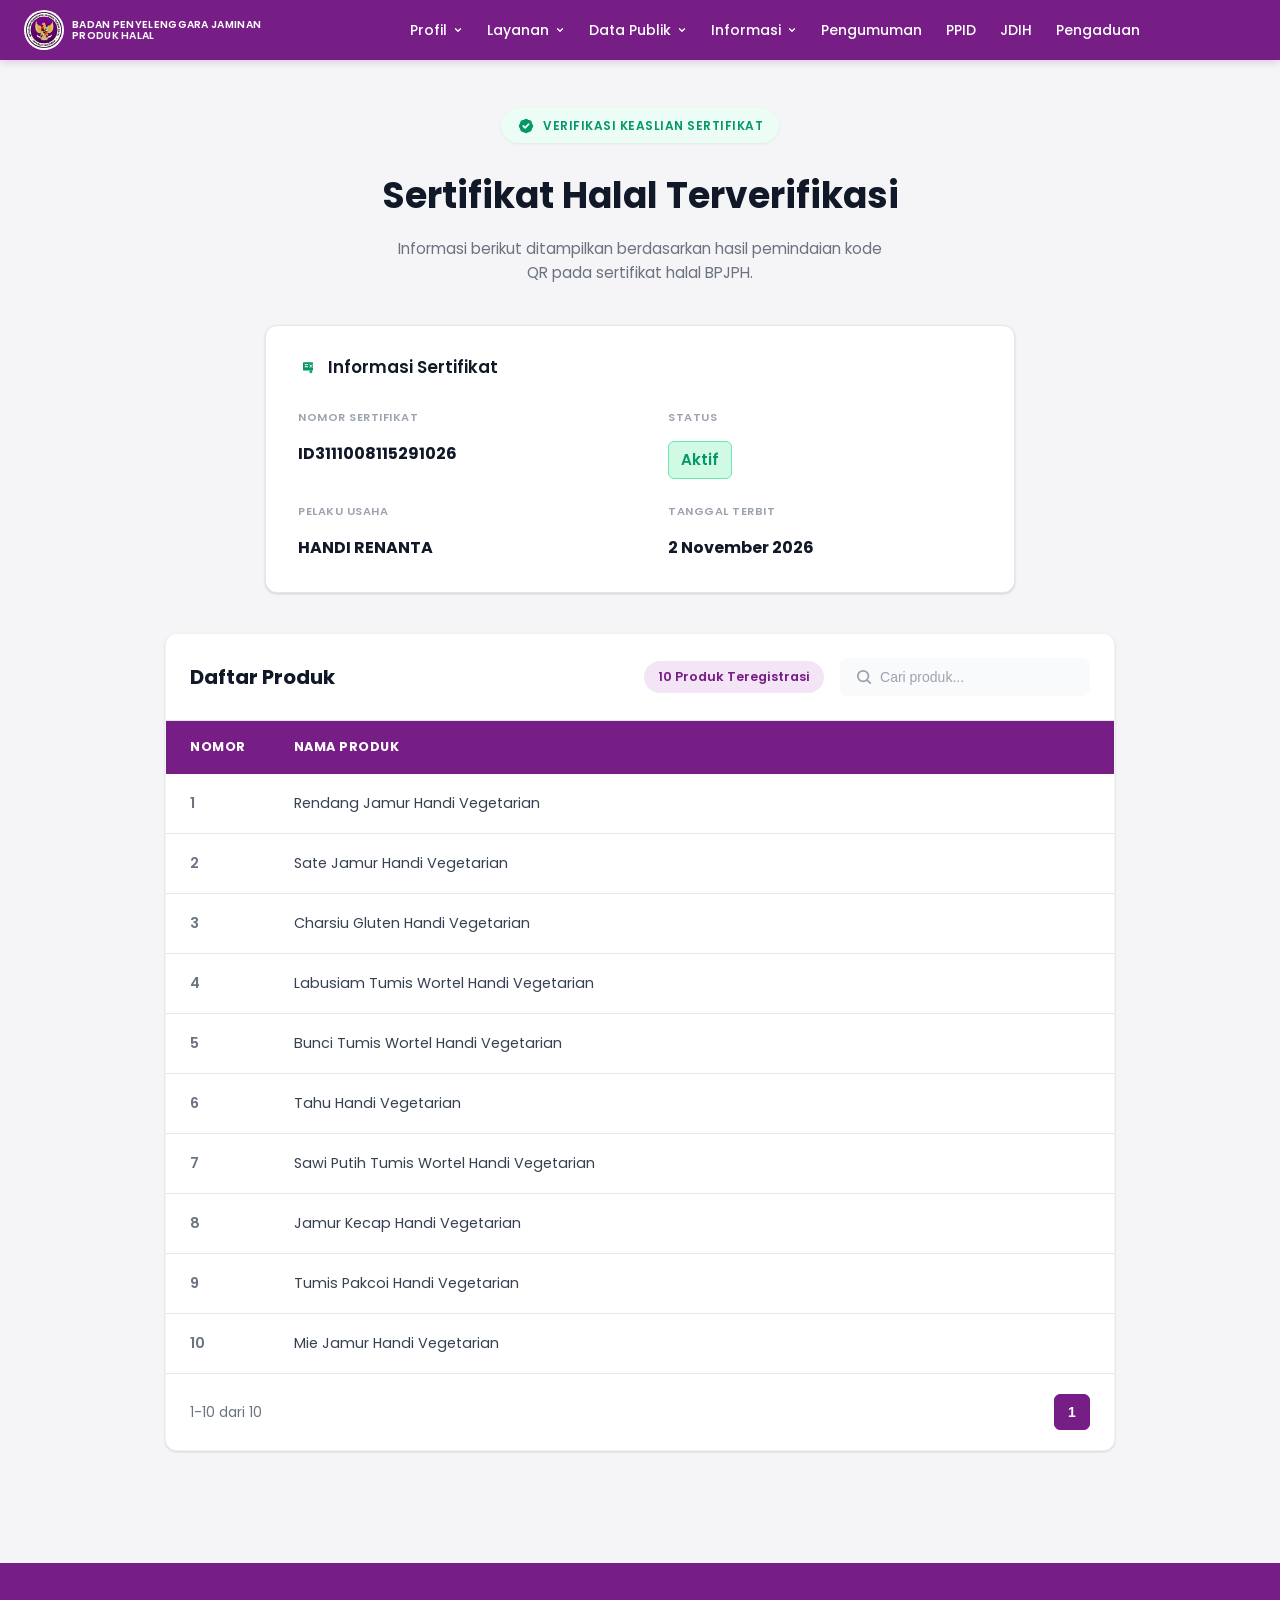
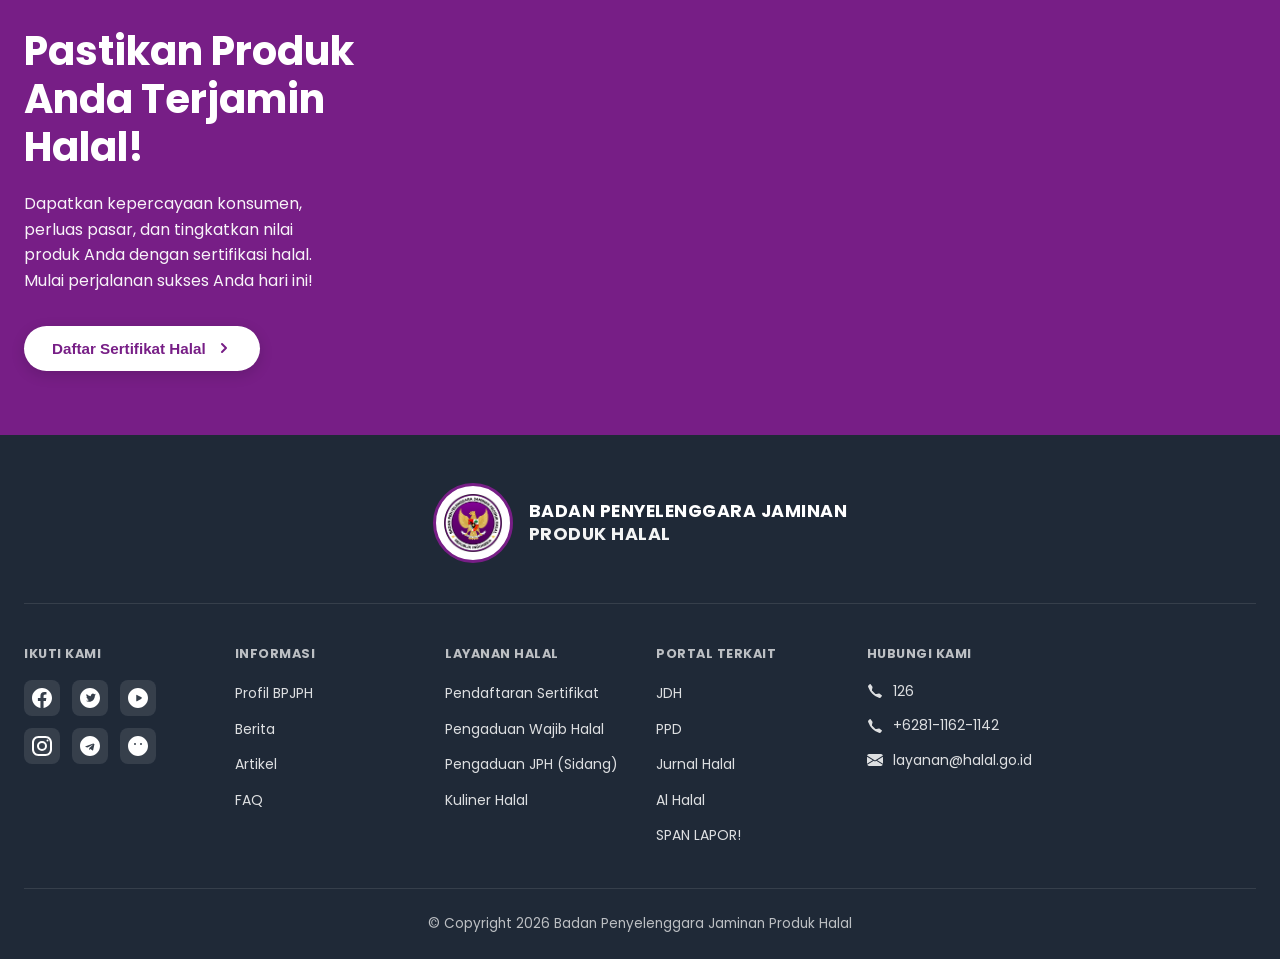
==== sertifikat.html @ f02056c8 "Initial commit: Sertifikat Halal HANDI RENANTA" ====
<!DOCTYPE html>
<html lang="id">
<head>
    <meta charset="UTF-8">
    <meta name="viewport" content="width=device-width, initial-scale=1.0">
    <title>Sertifikat Halal Terverifikasi - BPJPH</title>
    <link rel="stylesheet" href="styles.css?v=2">
    <link rel="preconnect" href="https://fonts.googleapis.com">
    <link rel="preconnect" href="https://fonts.gstatic.com" crossorigin>
    <link href="https://fonts.googleapis.com/css2?family=Poppins:wght@400;500;600;700;800&family=Plus+Jakarta+Sans:wght@400;500;600;700;800&display=swap" rel="stylesheet">
</head>
<body>
    <!-- Header -->
    <header class="header">
        <div class="header-content">
            <div class="logo-section">
                <div class="logo-circle">
                    <img src="images/logo-bpjph-real.png" alt="Logo BPJPH">
                </div>
                <div class="logo-text">
                    <div class="logo-title">BADAN PENYELENGGARA JAMINAN</div>
                    <div class="logo-subtitle">PRODUK HALAL</div>
                </div>
            </div>
            
            <nav class="header-nav">
                <ul class="nav-menu">
                    <li><a href="#">Profil <svg viewBox="0 0 12 12" fill="none"><path d="M3 4.5L6 7.5L9 4.5" stroke="currentColor" stroke-width="1.5" stroke-linecap="round" stroke-linejoin="round"/></svg></a></li>
                    <li><a href="#">Layanan <svg viewBox="0 0 12 12" fill="none"><path d="M3 4.5L6 7.5L9 4.5" stroke="currentColor" stroke-width="1.5" stroke-linecap="round" stroke-linejoin="round"/></svg></a></li>
                    <li><a href="#">Data Publik <svg viewBox="0 0 12 12" fill="none"><path d="M3 4.5L6 7.5L9 4.5" stroke="currentColor" stroke-width="1.5" stroke-linecap="round" stroke-linejoin="round"/></svg></a></li>
                    <li><a href="#">Informasi <svg viewBox="0 0 12 12" fill="none"><path d="M3 4.5L6 7.5L9 4.5" stroke="currentColor" stroke-width="1.5" stroke-linecap="round" stroke-linejoin="round"/></svg></a></li>
                    <li><a href="#">Pengumuman</a></li>
                    <li><a href="#">PPID</a></li>
                    <li><a href="#">JDIH</a></li>
                    <li><a href="#">Pengaduan</a></li>
                </ul>
            </nav>
            
            
            <div class="header-actions" style="display: none;">
            </div>
        </div>
    </header>

    <!-- Main Content -->
    <main class="main-content">
        <!-- Verification Badge -->
        <div class="verification-badge">
            <svg width="18" height="18" viewBox="0 0 20 20" fill="currentColor">
                <path fill-rule="evenodd" d="M6.267 3.455a3.066 3.066 0 001.745-.723 3.066 3.066 0 013.976 0 3.066 3.066 0 001.745.723 3.066 3.066 0 012.812 2.812c.051.643.304 1.254.723 1.745a3.066 3.066 0 010 3.976 3.066 3.066 0 00-.723 1.745 3.066 3.066 0 01-2.812 2.812 3.066 3.066 0 00-1.745.723 3.066 3.066 0 01-3.976 0 3.066 3.066 0 00-1.745-.723 3.066 3.066 0 01-2.812-2.812 3.066 3.066 0 00-.723-1.745 3.066 3.066 0 010-3.976 3.066 3.066 0 00.723-1.745 3.066 3.066 0 012.812-2.812zm7.44 5.252a1 1 0 00-1.414-1.414L9 10.586 7.707 9.293a1 1 0 00-1.414 1.414l2 2a1 1 0 001.414 0l4-4z" clip-rule="evenodd"/>
            </svg>
            <span>VERIFIKASI KEASLIAN SERTIFIKAT</span>
        </div>

        <!-- Title Section -->
        <h1 class="page-title">Sertifikat Halal Terverifikasi</h1>
        <p class="page-subtitle">
            Informasi berikut ditampilkan berdasarkan hasil pemindaian kode<br>
            QR pada sertifikat halal BPJPH.
        </p>

        <!-- Certificate Info Card -->
        <div class="certificate-card">
            <div class="card-title">
                <svg width="20" height="20" viewBox="0 0 24 24" fill="none">
                    <rect x="6" y="5" width="12" height="10" rx="1" fill="#059669"/>
                    <line x1="8.5" y1="8" x2="11.5" y2="8" stroke="white" stroke-width="1.2" stroke-linecap="round"/>
                    <line x1="8.5" y1="10.5" x2="11.5" y2="10.5" stroke="white" stroke-width="1.2" stroke-linecap="round"/>
                    <circle cx="15.5" cy="9.5" r="2.5" fill="white"/>
                    <circle cx="15.5" cy="9.5" r="1.8" stroke="#059669" stroke-width="1.2"/>
                    <path d="M14 15 L14 18.5 L15.5 17.5 L17 18.5 L17 15" fill="#059669"/>
                </svg>
                <h3>Informasi Sertifikat</h3>
            </div>
            
            <div class="card-content">
                <div class="info-row">
                    <div class="info-item">
                        <div class="info-label">NOMOR SERTIFIKAT</div>
                        <div class="info-value">ID3111008115291026</div>
                    </div>
                    <div class="info-item">
                        <div class="info-label">STATUS</div>
                        <div style="color: #059669; background: #D1FAE5; border: 1.5px solid #6EE7B7; padding: 0.35rem 0.75rem; border-radius: 6px; font-weight: 600; font-size: 0.95rem; display: inline-block; width: fit-content;">Aktif</div>
                    </div>
                </div>
                <div class="info-row">
                    <div class="info-item">
                        <div class="info-label">PELAKU USAHA</div>
                        <div class="info-value">HANDI RENANTA</div>
                    </div>
                    <div class="info-item">
                        <div class="info-label">TANGGAL TERBIT</div>
                        <div class="info-value">2 November 2026</div>
                    </div>
                </div>
            </div>
        </div>

        <!-- Product List Section -->
        <div class="product-section">
            <div class="section-header">
                <h2 class="section-title">Daftar Produk</h2>
                <div class="product-count">10 Produk Teregistrasi</div>
                <div class="search-box">
                    <svg width="18" height="18" viewBox="0 0 18 18" fill="none">
                        <circle cx="8" cy="8" r="6" stroke="#9CA3AF" stroke-width="2"/>
                        <path d="M12.5 12.5L16 16" stroke="#9CA3AF" stroke-width="2" stroke-linecap="round"/>
                    </svg>
                    <input type="text" placeholder="Cari produk...">
                </div>
            </div>

            <!-- Product Table -->
            <div class="table-container">
                <table class="product-table">
                    <thead>
                        <tr>
                            <th>NOMOR</th>
                            <th>NAMA PRODUK</th>
                        </tr>
                    </thead>
                    <tbody>
                        <tr>
                            <td>1</td>
                            <td>Rendang Jamur Handi Vegetarian</td>
                        </tr>
                        <tr>
                            <td>2</td>
                            <td>Sate Jamur Handi Vegetarian</td>
                        </tr>
                        <tr>
                            <td>3</td>
                            <td>Charsiu Gluten Handi Vegetarian</td>
                        </tr>
                        <tr>
                            <td>4</td>
                            <td>Labusiam Tumis Wortel Handi Vegetarian</td>
                        </tr>
                        <tr>
                            <td>5</td>
                            <td>Bunci Tumis Wortel Handi Vegetarian</td>
                        </tr>
                        <tr>
                            <td>6</td>
                            <td>Tahu Handi Vegetarian</td>
                        </tr>
                        <tr>
                            <td>7</td>
                            <td>Sawi Putih Tumis Wortel Handi Vegetarian</td>
                        </tr>
                        <tr>
                            <td>8</td>
                            <td>Jamur Kecap Handi Vegetarian</td>
                        </tr>
                        <tr>
                            <td>9</td>
                            <td>Tumis Pakcoi Handi Vegetarian</td>
                        </tr>
                        <tr>
                            <td>10</td>
                            <td>Mie Jamur Handi Vegetarian</td>
                        </tr>
                    </tbody>
                </table>
            </div>

            <!-- Pagination -->
            <div class="pagination">
                <span class="page-info">1-10 dari 10</span>
                <div class="page-buttons">
                    <button class="page-btn active">1</button>
                </div>
            </div>
        </div>
    </main>

    <!-- CTA Section -->
    <section class="cta-section">
        <div class="cta-content">
            <div class="cta-text">
                <h2 class="cta-title">Pastikan Produk<br>Anda Terjamin<br>Halal!</h2>
                <p class="cta-description">
                    Dapatkan kepercayaan konsumen,<br>
                    perluas pasar, dan tingkatkan nilai<br>
                    produk Anda dengan sertifikasi halal.<br>
                    Mulai perjalanan sukses Anda hari ini!
                </p>
                <button class="cta-button">
                    Daftar Sertifikat Halal
                    <svg width="16" height="16" viewBox="0 0 16 16" fill="none">
                        <path d="M6 4L10 8L6 12" stroke="currentColor" stroke-width="2" stroke-linecap="round" stroke-linejoin="round"/>
                    </svg>
                </button>
            </div>
            <div class="cta-image">
                <img src="images/customer-service.webp" alt="Customer Service" style="max-width: 400px; width: 100%; height: auto; position: relative; z-index: 2;" onerror="this.style.display='none'">
            </div>
        </div>
    </section>

    <!-- Footer -->
    <footer class="footer">
        <div class="footer-content">
            <!-- Footer Top -->
            <div class="footer-top">
                <div class="footer-brand">
                    <div class="footer-logo">
                        <div class="logo-circle-footer">
                            <img src="images/logo-bpjph-real.png" alt="Logo BPJPH">
                        </div>
                        <div class="footer-logo-text">
                            <div class="footer-logo-title">BADAN PENYELENGGARA JAMINAN</div>
                            <div class="footer-logo-subtitle">PRODUK HALAL</div>
                        </div>
                    </div>
                </div>
            </div>

            <!-- Footer Links -->
            <div class="footer-links">
                <div class="footer-column">
                    <h4>IKUTI KAMI</h4>
                    <div class="social-links">
                        <a href="#" class="social-link">
                            <svg width="20" height="20" viewBox="0 0 20 20" fill="currentColor">
                                <path d="M10 0C4.477 0 0 4.477 0 10c0 4.991 3.657 9.128 8.438 9.879V12.89h-2.54V10h2.54V7.797c0-2.506 1.492-3.89 3.777-3.89 1.094 0 2.238.195 2.238.195v2.46h-1.26c-1.243 0-1.63.771-1.63 1.562V10h2.773l-.443 2.89h-2.33v6.989C16.343 19.129 20 14.99 20 10c0-5.523-4.477-10-10-10z"/>
                            </svg>
                        </a>
                        <a href="#" class="social-link">
                            <svg width="20" height="20" viewBox="0 0 20 20" fill="currentColor">
                                <path d="M10 0C4.477 0 0 4.477 0 10s4.477 10 10 10 10-4.477 10-10S15.523 0 10 0zm4.822 7.675c.004.088.006.176.006.265 0 2.7-2.055 5.814-5.814 5.814-1.154 0-2.227-.338-3.131-.918.16.019.323.028.488.028.959 0 1.841-.327 2.541-.876a2.047 2.047 0 01-1.91-1.42c.127.024.257.037.391.037.19 0 .373-.025.548-.073a2.044 2.044 0 01-1.64-2.004v-.026c.279.155.598.248.937.259a2.043 2.043 0 01-.633-2.727 5.805 5.805 0 004.213 2.137 2.045 2.045 0 013.483-1.865 4.1 4.1 0 001.298-.496 2.051 2.051 0 01-.899 1.13 4.09 4.09 0 001.174-.322 4.153 4.153 0 01-1.02 1.058z"/>
                            </svg>
                        </a>
                        <a href="#" class="social-link">
                            <svg width="20" height="20" viewBox="0 0 20 20" fill="currentColor">
                                <path d="M10 0C4.477 0 0 4.477 0 10s4.477 10 10 10 10-4.477 10-10S15.523 0 10 0zm3.5 10.725l-4.5 2.4a.5.5 0 01-.75-.433V7.308a.5.5 0 01.75-.433l4.5 2.4a.5.5 0 010 .866z"/>
                            </svg>
                        </a>
                        <a href="#" class="social-link">
                            <svg width="20" height="20" viewBox="0 0 20 20" fill="currentColor">
                                <path d="M6.5 0C2.916 0 0 2.916 0 6.5v7C0 17.084 2.916 20 6.5 20h7c3.584 0 6.5-2.916 6.5-6.5v-7C20 2.916 17.084 0 13.5 0h-7zm0 2h7C15.981 2 18 4.019 18 6.5v7c0 2.481-2.019 4.5-4.5 4.5h-7C4.019 18 2 15.981 2 13.5v-7C2 4.019 4.019 2 6.5 2zM10 5a5 5 0 100 10 5 5 0 000-10zm0 2a3 3 0 110 6 3 3 0 010-6zm5.5-3.5a1 1 0 100 2 1 1 0 000-2z"/>
                            </svg>
                        </a>
                        <a href="#" class="social-link">
                            <svg width="20" height="20" viewBox="0 0 20 20" fill="currentColor">
                                <path d="M10 0C4.477 0 0 4.477 0 10s4.477 10 10 10 10-4.477 10-10S15.523 0 10 0zm4.472 7.97l-1.288 6.073c-.097.437-.35.544-.71.339l-1.968-1.45-.949.914c-.105.105-.193.193-.396.193l.141-2.007 3.655-3.302c.159-.141-.035-.22-.246-.079L7.562 11.57l-1.932-.604c-.42-.131-.428-.42.088-.622l7.548-2.91c.35-.131.656.079.542.622z"/>
                            </svg>
                        </a>
                        <a href="#" class="social-link">
                            <svg width="20" height="20" viewBox="0 0 20 20" fill="currentColor">
                                <path d="M10 0C4.477 0 0 4.477 0 10s4.477 10 10 10 10-4.477 10-10S15.523 0 10 0zm3.5 13.5l-1-1-1.5 1.5L9.5 12.5l-1 1L10 15l3.5-1.5zM8 8a1 1 0 11-2 0 1 1 0 012 0zm5 1a1 1 0 110-2 1 1 0 010 2z"/>
                            </svg>
                        </a>
                    </div>
                </div>

                <div class="footer-column">
                    <h4>INFORMASI</h4>
                    <ul>
                        <li><a href="#">Profil BPJPH</a></li>
                        <li><a href="#">Berita</a></li>
                        <li><a href="#">Artikel</a></li>
                        <li><a href="#">FAQ</a></li>
                    </ul>
                </div>

                <div class="footer-column">
                    <h4>LAYANAN HALAL</h4>
                    <ul>
                        <li><a href="#">Pendaftaran Sertifikat</a></li>
                        <li><a href="#">Pengaduan Wajib Halal</a></li>
                        <li><a href="#">Pengaduan JPH (Sidang)</a></li>
                        <li><a href="#">Kuliner Halal</a></li>
                    </ul>
                </div>

                <div class="footer-column">
                    <h4>PORTAL TERKAIT</h4>
                    <ul>
                        <li><a href="#">JDH</a></li>
                        <li><a href="#">PPD</a></li>
                        <li><a href="#">Jurnal Halal</a></li>
                        <li><a href="#">Al Halal</a></li>
                        <li><a href="#">SPAN LAPOR!</a></li>
                    </ul>
                </div>

                <div class="footer-column">
                    <h4>HUBUNGI KAMI</h4>
                    <div class="contact-info">
                        <div class="contact-item">
                            <svg width="16" height="16" viewBox="0 0 16 16" fill="currentColor">
                                <path d="M3.654 1.328a.678.678 0 0 0-1.015-.063L1.605 2.3c-.483.484-.661 1.169-.45 1.77a17.568 17.568 0 0 0 4.168 6.608 17.569 17.569 0 0 0 6.608 4.168c.601.211 1.286.033 1.77-.45l1.034-1.034a.678.678 0 0 0-.063-1.015l-2.307-1.794a.678.678 0 0 0-.58-.122l-2.19.547a1.745 1.745 0 0 1-1.657-.459L5.482 8.062a1.745 1.745 0 0 1-.46-1.657l.548-2.19a.678.678 0 0 0-.122-.58L3.654 1.328z"/>
                            </svg>
                            <span>126</span>
                        </div>
                        <div class="contact-item">
                            <svg width="16" height="16" viewBox="0 0 16 16" fill="currentColor">
                                <path d="M3.654 1.328a.678.678 0 0 0-1.015-.063L1.605 2.3c-.483.484-.661 1.169-.45 1.77a17.568 17.568 0 0 0 4.168 6.608 17.569 17.569 0 0 0 6.608 4.168c.601.211 1.286.033 1.77-.45l1.034-1.034a.678.678 0 0 0-.063-1.015l-2.307-1.794a.678.678 0 0 0-.58-.122l-2.19.547a1.745 1.745 0 0 1-1.657-.459L5.482 8.062a1.745 1.745 0 0 1-.46-1.657l.548-2.19a.678.678 0 0 0-.122-.58L3.654 1.328z"/>
                            </svg>
                            <span>+6281-1162-1142</span>
                        </div>
                        <div class="contact-item">
                            <svg width="16" height="16" viewBox="0 0 16 16" fill="currentColor">
                                <path d="M.05 3.555A2 2 0 0 1 2 2h12a2 2 0 0 1 1.95 1.555L8 8.414.05 3.555zM0 4.697v7.104l5.803-3.558L0 4.697zM6.761 8.83l-6.57 4.027A2 2 0 0 0 2 14h12a2 2 0 0 0 1.808-1.144l-6.57-4.027L8 9.586l-1.239-.757zm3.436-.586L16 11.801V4.697l-5.803 3.546z"/>
                            </svg>
                            <span>layanan@halal.go.id</span>
                        </div>
                    </div>
                </div>
            </div>

            <!-- Footer Bottom -->
            <div class="footer-bottom">
                <p>© Copyright 2026 Badan Penyelenggara Jaminan Produk Halal</p>
            </div>
        </div>
    </footer>

    <script src="script.js"></script>
</body>
</html>
---- styles.css ----
/* Reset and Base Styles */
* {
    margin: 0;
    padding: 0;
    box-sizing: border-box;
}

body {
    font-family: 'Poppins', 'Plus Jakarta Sans', -apple-system, BlinkMacSystemFont, 'Segoe UI', Roboto, sans-serif;
    background-color: #F5F5F7;
    color: #1F2937;
    line-height: 1.6;
}

/* Header Styles */
.header {
    background: #771E86;
    padding: 0.625rem 0;
    position: sticky;
    top: 0;
    z-index: 1000;
    box-shadow: 0 2px 8px rgba(119, 30, 134, 0.2);
}

.header-content {
    max-width: 1280px;
    margin: 0 auto;
    padding: 0 1.5rem;
    display: flex;
    justify-content: space-between;
    align-items: center;
}

.header-nav {
    display: flex;
    align-items: center;
    gap: 2rem;
    flex: 1;
    justify-content: center;
    margin-left: 2rem;
}

.nav-menu {
    display: flex;
    list-style: none;
    gap: 1.5rem;
    margin: 0;
    padding: 0;
}

.nav-menu li a {
    color: white;
    text-decoration: none;
    font-size: 0.875rem;
    font-weight: 500;
    transition: opacity 0.2s;
    display: flex;
    align-items: center;
    gap: 0.25rem;
    white-space: nowrap;
}

.nav-menu li a:hover {
    opacity: 0.8;
}

.nav-menu li a svg {
    width: 10px;
    height: 10px;
    margin-left: 2px;
}

.logo-section {
    display: flex;
    align-items: center;
    gap: 0.5rem;
}

.logo-circle {
    width: 40px;
    height: 40px;
    background: white;
    border-radius: 50%;
    display: flex;
    align-items: center;
    justify-content: center;
    padding: 2px;
    flex-shrink: 0;
}

.logo-circle img {
    width: 100%;
    height: 100%;
    object-fit: contain;
}

.logo-text {
    display: flex;
    flex-direction: column;
    gap: 0;
    line-height: 1;
}

.logo-title {
    color: white;
    font-size: 0.65rem;
    font-weight: 600;
    letter-spacing: 0.3px;
    line-height: 1.1;
}

.logo-subtitle {
    color: rgba(255, 255, 255, 0.98);
    font-size: 0.65rem;
    font-weight: 600;
    letter-spacing: 0.3px;
    line-height: 1.1;
}

.header-actions {
    display: flex;
    gap: 0.625rem;
    align-items: center;
}

.lang-toggle {
    padding: 0.375rem 0.875rem;
    width: auto;
    gap: 0.5rem;
    font-size: 0.875rem;
    color: white;
    font-weight: 500;
}

.lang-toggle img {
    width: 20px;
    height: 14px;
}

.theme-toggle, .lang-toggle, .menu-toggle {
    background: rgba(255, 255, 255, 0.15);
    border: none;
    width: 32px;
    height: 32px;
    border-radius: 6px;
    display: flex;
    align-items: center;
    justify-content: center;
    cursor: pointer;
    transition: all 0.2s;
}

.theme-toggle:hover, .lang-toggle:hover, .menu-toggle:hover {
    background: rgba(255, 255, 255, 0.25);
}

/* Main Content */
.main-content {
    max-width: 1280px;
    margin: 0 auto;
    padding: 3rem 1.5rem;
    display: flex;
    flex-direction: column;
    align-items: center;
}

/* Verification Badge */
.verification-badge {
    display: inline-flex;
    align-items: center;
    gap: 0.5rem;
    background: #ECFDF5;
    color: #059669;
    padding: 0.5rem 1rem;
    border-radius: 9999px;
    font-size: 0.75rem;
    font-weight: 600;
    letter-spacing: 0.5px;
    margin-bottom: 1.5rem;
    box-shadow: 0 1px 3px rgba(5, 150, 105, 0.1);
}

/* Title Section */
.page-title {
    font-size: 2.25rem;
    font-weight: 700;
    color: #111827;
    margin-bottom: 0.75rem;
    text-align: center;
}

.page-subtitle {
    font-size: 0.95rem;
    color: #6B7280;
    margin-bottom: 2.5rem;
    line-height: 1.6;
    text-align: center;
}

/* Certificate Card */
.certificate-card {
    background: white;
    border-radius: 12px;
    box-shadow: 0 1px 3px rgba(0, 0, 0, 0.1), 0 1px 2px rgba(0, 0, 0, 0.06);
    margin-bottom: 2.5rem;
    border: 1px solid #E5E7EB;
    width: 100%;
    max-width: 750px;
    padding: 1.75rem 2rem 2rem 2rem;
}

.card-title {
    display: flex;
    align-items: center;
    gap: 0.625rem;
    margin-bottom: 1.75rem;
}

.card-title svg {
    flex-shrink: 0;
}

.card-title h3 {
    font-size: 1.05rem;
    font-weight: 600;
    color: #111827;
    margin: 0;
}

.card-content {
    padding: 0;
}

.info-row {
    display: grid;
    grid-template-columns: 1fr 1fr;
    gap: 3.5rem;
    margin-bottom: 1.5rem;
}

.info-row:last-child {
    margin-bottom: 0;
}

.info-item {
    display: flex;
    flex-direction: column;
    gap: 0.5rem;
}

.info-label {
    font-size: 0.7rem;
    font-weight: 600;
    color: #9CA3AF;
    text-transform: uppercase;
    letter-spacing: 0.5px;
    margin-bottom: 0.375rem;
}

.info-value {
    font-size: 1rem;
    font-weight: 700;
    color: #111827;
}

.status-active {
    color: #059669;
    background: #D1FAE5;
    border: 1.5px solid #6EE7B7;
    padding: 0.25rem 0.625rem;
    border-radius: 6px;
    font-weight: 600;
    font-size: 0.9rem;
    display: inline-block;
}

/* Product Section */
.product-section {
    background: white;
    border-radius: 12px;
    box-shadow: 0 1px 3px rgba(0, 0, 0, 0.08), 0 1px 2px rgba(0, 0, 0, 0.06);
    overflow: hidden;
    border: 1px solid rgba(0, 0, 0, 0.05);
    width: 100%;
    max-width: 950px;
}

.section-header {
    padding: 1.5rem;
    border-bottom: 1px solid #E5E7EB;
    display: flex;
    flex-wrap: wrap;
    align-items: center;
    gap: 1rem;
}

.section-title {
    font-size: 1.25rem;
    font-weight: 700;
    color: #111827;
    flex: 1;
}

.product-count {
    background: #F3E5F5;
    color: #771E86;
    padding: 0.375rem 0.875rem;
    border-radius: 9999px;
    font-size: 0.8rem;
    font-weight: 600;
}

.search-box {
    display: flex;
    align-items: center;
    gap: 0.5rem;
    background: #F9FAFB;
    padding: 0.625rem 1rem;
    border-radius: 8px;
    flex: 0 0 auto;
    min-width: 250px;
}

.search-box input {
    border: none;
    background: transparent;
    outline: none;
    font-size: 0.875rem;
    color: #374151;
    width: 100%;
}

.search-box input::placeholder {
    color: #9CA3AF;
}

/* Product Table */
.table-container {
    overflow-x: auto;
}

.product-table {
    width: 100%;
    border-collapse: collapse;
}

.product-table thead {
    background: #771E86;
}

.product-table th {
    padding: 1rem 1.5rem;
    text-align: left;
    font-size: 0.8rem;
    font-weight: 700;
    color: white;
    text-transform: uppercase;
    letter-spacing: 0.5px;
}

.product-table tbody tr {
    border-bottom: 1px solid #E5E7EB;
    transition: background-color 0.15s;
}

.product-table tbody tr:hover {
    background-color: #F9FAFB;
}

.product-table tbody tr:last-child {
    border-bottom: none;
}

.product-table td {
    padding: 1.125rem 1.5rem;
    font-size: 0.9rem;
    color: #374151;
}

.product-table td:first-child {
    font-weight: 600;
    color: #6B7280;
    width: 80px;
}

/* Pagination */
.pagination {
    padding: 1.25rem 1.5rem;
    display: flex;
    justify-content: space-between;
    align-items: center;
    border-top: 1px solid #E5E7EB;
}

.page-info {
    font-size: 0.875rem;
    color: #6B7280;
}

.page-buttons {
    display: flex;
    gap: 0.5rem;
}

.page-btn {
    width: 36px;
    height: 36px;
    border: 1px solid #E5E7EB;
    background: white;
    border-radius: 6px;
    font-size: 0.875rem;
    font-weight: 600;
    color: #374151;
    cursor: pointer;
    transition: all 0.2s;
}

.page-btn:hover {
    background: #F9FAFB;
    border-color: #D1D5DB;
}

.page-btn.active {
    background: #771E86;
    color: white;
    border-color: #771E86;
}

/* CTA Section */
.cta-section {
    background: #771E86;
    padding: 4rem 0;
    margin-top: 4rem;
}

.cta-content {
    max-width: 1280px;
    margin: 0 auto;
    padding: 0 1.5rem;
    display: grid;
    grid-template-columns: 1fr 1fr;
    gap: 4rem;
    align-items: center;
}

.cta-text {
    color: white;
}

.cta-title {
    font-size: 2.5rem;
    font-weight: 700;
    line-height: 1.2;
    margin-bottom: 1.25rem;
}

.cta-description {
    font-size: 1rem;
    line-height: 1.6;
    opacity: 0.95;
    margin-bottom: 2rem;
}

.cta-button {
    background: white;
    color: #771E86;
    border: none;
    padding: 0.875rem 1.75rem;
    border-radius: 9999px;
    font-size: 0.95rem;
    font-weight: 600;
    cursor: pointer;
    display: inline-flex;
    align-items: center;
    gap: 0.625rem;
    transition: all 0.2s;
    box-shadow: 0 4px 14px rgba(0, 0, 0, 0.15);
}

.cta-button svg {
    transition: transform 0.2s;
}

.cta-button:hover {
    transform: translateY(-2px);
    box-shadow: 0 6px 20px rgba(0, 0, 0, 0.25);
}

.cta-button:hover svg {
    transform: translateX(3px);
}

.cta-image {
    display: flex;
    justify-content: center;
    align-items: center;
    position: relative;
}

.cta-image img {
    max-width: 400px;
    width: 100%;
    height: auto;
    object-fit: contain;
    position: relative;
    z-index: 2;
}

/* Footer */
.footer {
    background: #1F2937;
    color: white;
    padding: 3rem 0 1.5rem;
}

.footer-content {
    max-width: 1280px;
    margin: 0 auto;
    padding: 0 1.5rem;
}

.footer-top {
    display: flex;
    flex-direction: column;
    align-items: center;
    gap: 2rem;
    padding-bottom: 2.5rem;
    border-bottom: 1px solid rgba(255, 255, 255, 0.1);
    margin-bottom: 2.5rem;
}

.footer-brand {
    display: flex;
    flex-direction: column;
    gap: 1.5rem;
}

.footer-logo {
    display: flex;
    align-items: center;
    gap: 1rem;
}

.logo-circle-footer {
    width: 80px;
    height: 80px;
    background: white;
    border-radius: 50%;
    display: flex;
    align-items: center;
    justify-content: center;
    padding: 8px;
    flex-shrink: 0;
    border: 3px solid #771E86;
}

.logo-circle-footer img {
    width: 100%;
    height: 100%;
    object-fit: contain;
}

.footer-logo-text {
    display: flex;
    flex-direction: column;
    gap: 0;
}

.footer-logo-title {
    font-size: 1.1rem;
    font-weight: 700;
    letter-spacing: 0.5px;
    line-height: 1.3;
}

.footer-logo-subtitle {
    font-size: 1.1rem;
    font-weight: 700;
    opacity: 0.95;
    letter-spacing: 0.5px;
    line-height: 1.3;
}

.footer-badges {
    display: flex;
    gap: 2rem;
    align-items: center;
    justify-content: center;
}

.badge {
    height: 60px;
    width: auto;
    object-fit: contain;
}

.footer-address {
    display: flex;
    flex-direction: column;
    gap: 0.75rem;
}

.footer-address h4 {
    font-size: 0.95rem;
    font-weight: 600;
    margin-bottom: 0.25rem;
}

.footer-address p {
    font-size: 0.85rem;
    line-height: 1.7;
    opacity: 0.9;
    max-width: 500px;
}

/* Footer Links */
.footer-links {
    display: grid;
    grid-template-columns: repeat(6, 1fr);
    gap: 2rem;
    margin-bottom: 2.5rem;
}

.footer-column h4 {
    font-size: 0.8rem;
    font-weight: 700;
    text-transform: uppercase;
    letter-spacing: 0.5px;
    margin-bottom: 1rem;
    opacity: 0.7;
}

.footer-column ul {
    list-style: none;
    display: flex;
    flex-direction: column;
    gap: 0.625rem;
}

.footer-column ul li a {
    color: white;
    text-decoration: none;
    font-size: 0.875rem;
    opacity: 0.85;
    transition: opacity 0.2s;
}

.footer-column ul li a:hover {
    opacity: 1;
}

.social-links {
    display: flex;
    gap: 0.75rem;
    flex-wrap: wrap;
}

.social-link {
    width: 36px;
    height: 36px;
    background: rgba(255, 255, 255, 0.1);
    border-radius: 8px;
    display: flex;
    align-items: center;
    justify-content: center;
    color: white;
    transition: all 0.2s;
}

.social-link:hover {
    background: rgba(255, 255, 255, 0.2);
    transform: translateY(-2px);
}

.contact-info {
    display: flex;
    flex-direction: column;
    gap: 0.75rem;
}

.contact-item {
    display: flex;
    align-items: center;
    gap: 0.625rem;
    font-size: 0.875rem;
    opacity: 0.85;
}

.stats-placeholder {
    margin-top: 0.5rem;
}

.stats-box {
    width: 100%;
    height: 80px;
    background: rgba(255, 255, 255, 0.05);
    border-radius: 8px;
    border: 1px dashed rgba(255, 255, 255, 0.2);
}

/* Footer Bottom */
.footer-bottom {
    padding-top: 1.5rem;
    border-top: 1px solid rgba(255, 255, 255, 0.1);
    text-align: center;
}

.footer-bottom p {
    font-size: 0.85rem;
    opacity: 0.7;
}

/* Responsive Design */
@media (max-width: 1024px) {
    .footer-links {
        grid-template-columns: repeat(3, 1fr);
    }
}

@media (max-width: 768px) {
    /* Header */
    .logo-title, .logo-subtitle {
        font-size: 0.65rem;
    }
    
    .logo-circle {
        width: 36px;
        height: 36px;
    }
    
    .header-nav {
        display: none;
    }

    /* Main Content */
    .main-content {
        padding: 2rem 1rem;
    }

    .page-title {
        font-size: 1.75rem;
    }

    .page-subtitle {
        font-size: 0.875rem;
    }

    /* Certificate Card */
    .info-row {
        grid-template-columns: 1fr;
        gap: 1.5rem;
    }

    /* Search Box */
    .section-header {
        flex-direction: column;
        align-items: stretch;
    }

    .search-box {
        min-width: 100%;
    }

    /* Table */
    .product-table th,
    .product-table td {
        padding: 0.875rem 1rem;
        font-size: 0.85rem;
    }

    /* CTA Section */
    .cta-content {
        grid-template-columns: 1fr;
        gap: 2rem;
        text-align: center;
    }

    .cta-title {
        font-size: 2rem;
    }

    .cta-image-placeholder {
        width: 280px;
        height: 320px;
        margin: 0 auto;
    }

    .cta-button {
        margin: 0 auto;
    }

    /* Footer */
    .footer-top {
        grid-template-columns: 1fr;
        gap: 2rem;
    }

    .footer-links {
        grid-template-columns: repeat(2, 1fr);
        gap: 2rem 1.5rem;
    }
}

@media (max-width: 480px) {
    /* Header */
    .logo-title, .logo-subtitle {
        font-size: 0.6rem;
    }

    .logo-circle {
        width: 32px;
        height: 32px;
    }

    .theme-toggle, .lang-toggle, .menu-toggle {
        width: 32px;
        height: 32px;
    }

    /* Main */
    .page-title {
        font-size: 1.5rem;
    }

    .verification-badge {
        font-size: 0.7rem;
        padding: 0.4rem 0.875rem;
    }

    /* Card */
    .card-content {
        padding: 1.5rem 1rem;
    }

    /* Table */
    .product-table th,
    .product-table td {
        padding: 0.75rem 0.75rem;
        font-size: 0.8rem;
    }

    .product-table td:first-child {
        width: 60px;
    }

    /* Pagination */
    .pagination {
        flex-direction: column;
        gap: 1rem;
        align-items: stretch;
    }

    .page-buttons {
        justify-content: center;
    }

    /* CTA */
    .cta-title {
        font-size: 1.75rem;
    }

    .cta-description {
        font-size: 0.9rem;
    }

    .cta-image-placeholder {
        width: 240px;
        height: 280px;
    }

    /* Footer */
    .footer-links {
        grid-template-columns: 1fr;
    }

    .footer-badges {
        flex-direction: column;
    }

    .badge {
        height: 38px;
    }
}
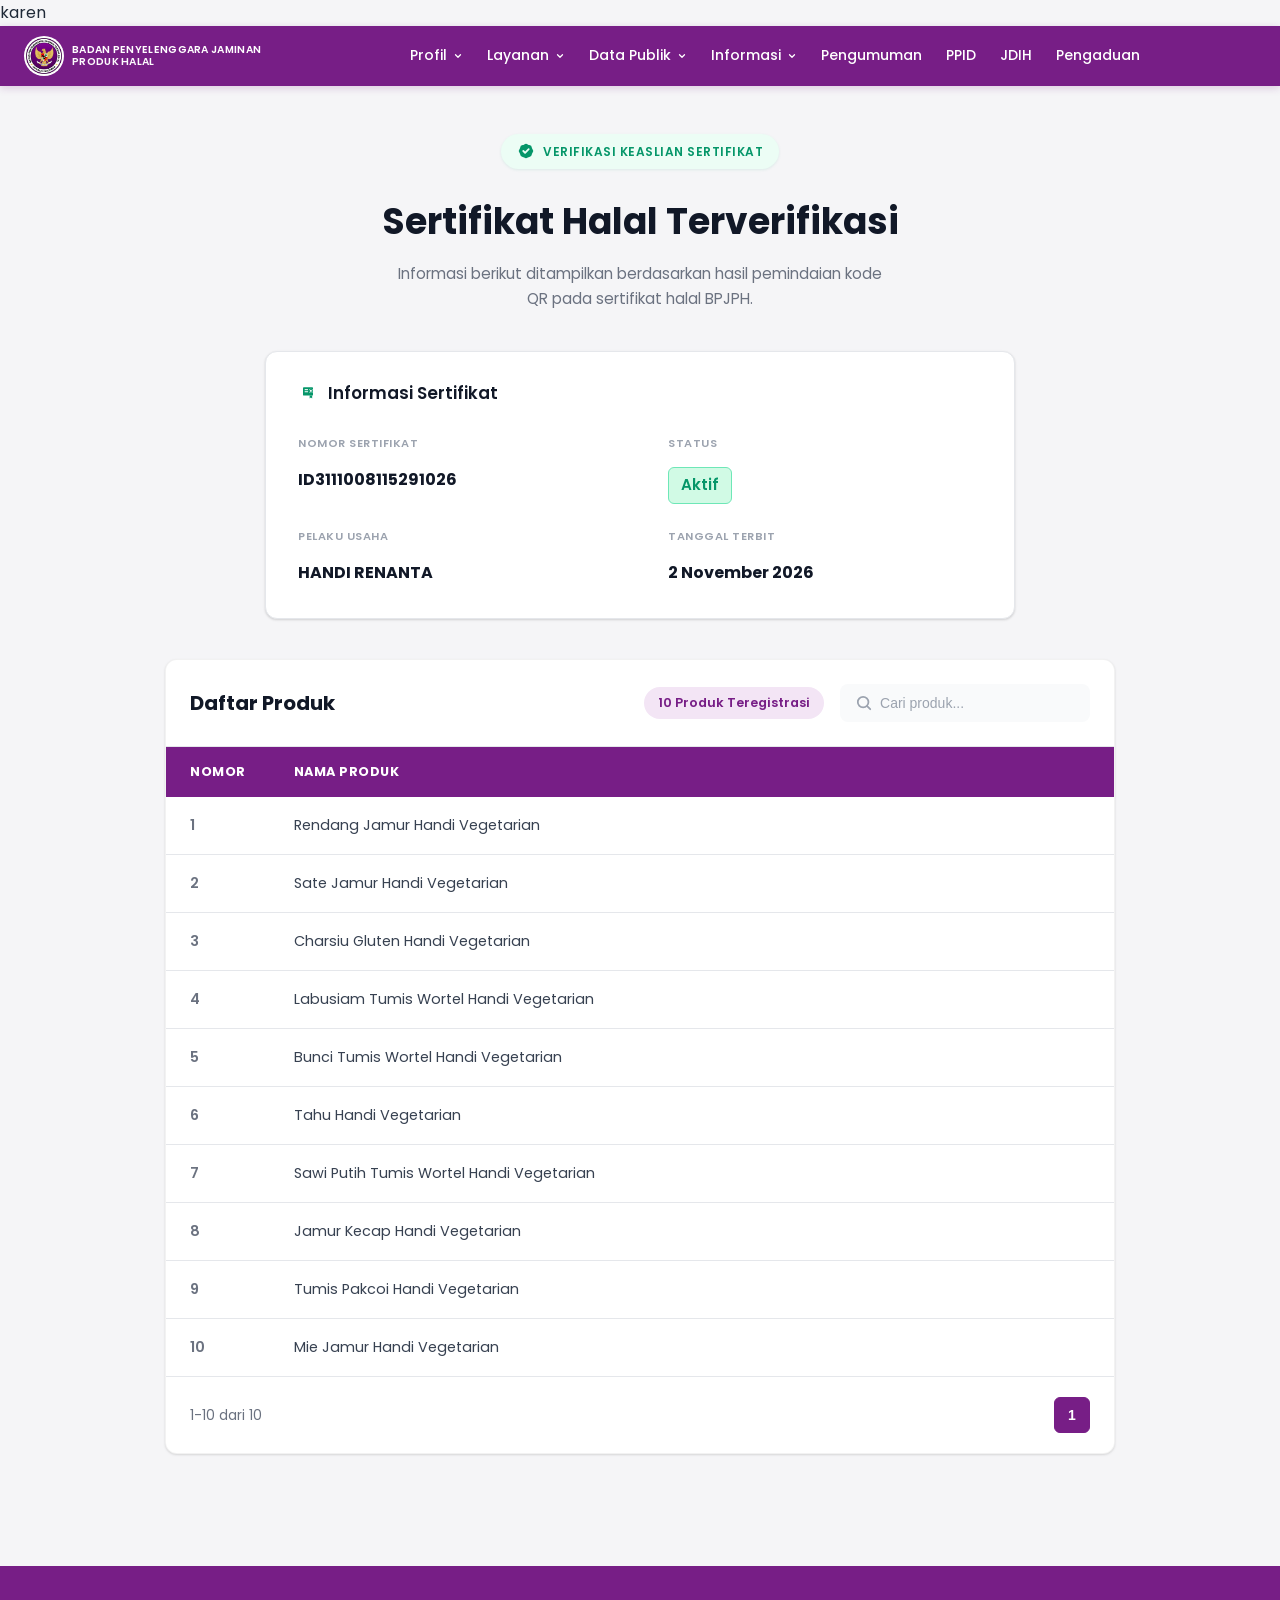
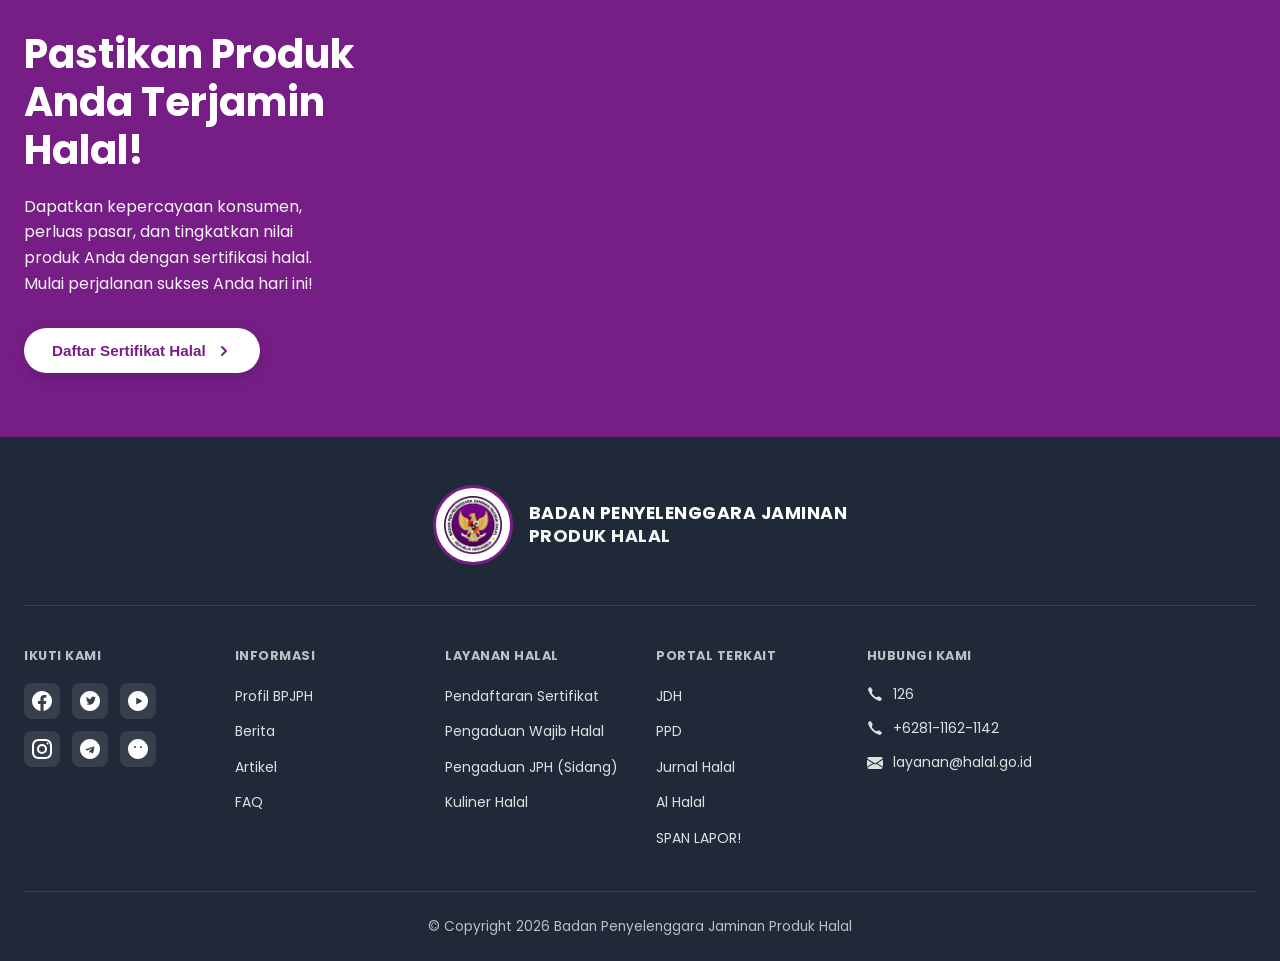
==== commit d6893e0a: "Deploy SH HANDI website" ====
--- a/sertifikat.html
+++ b/sertifikat.html
@@ -1,4 +1,4 @@
-<!DOCTYPE html>
+karen<!DOCTYPE html>
 <html lang="id">
 <head>
     <meta charset="UTF-8">
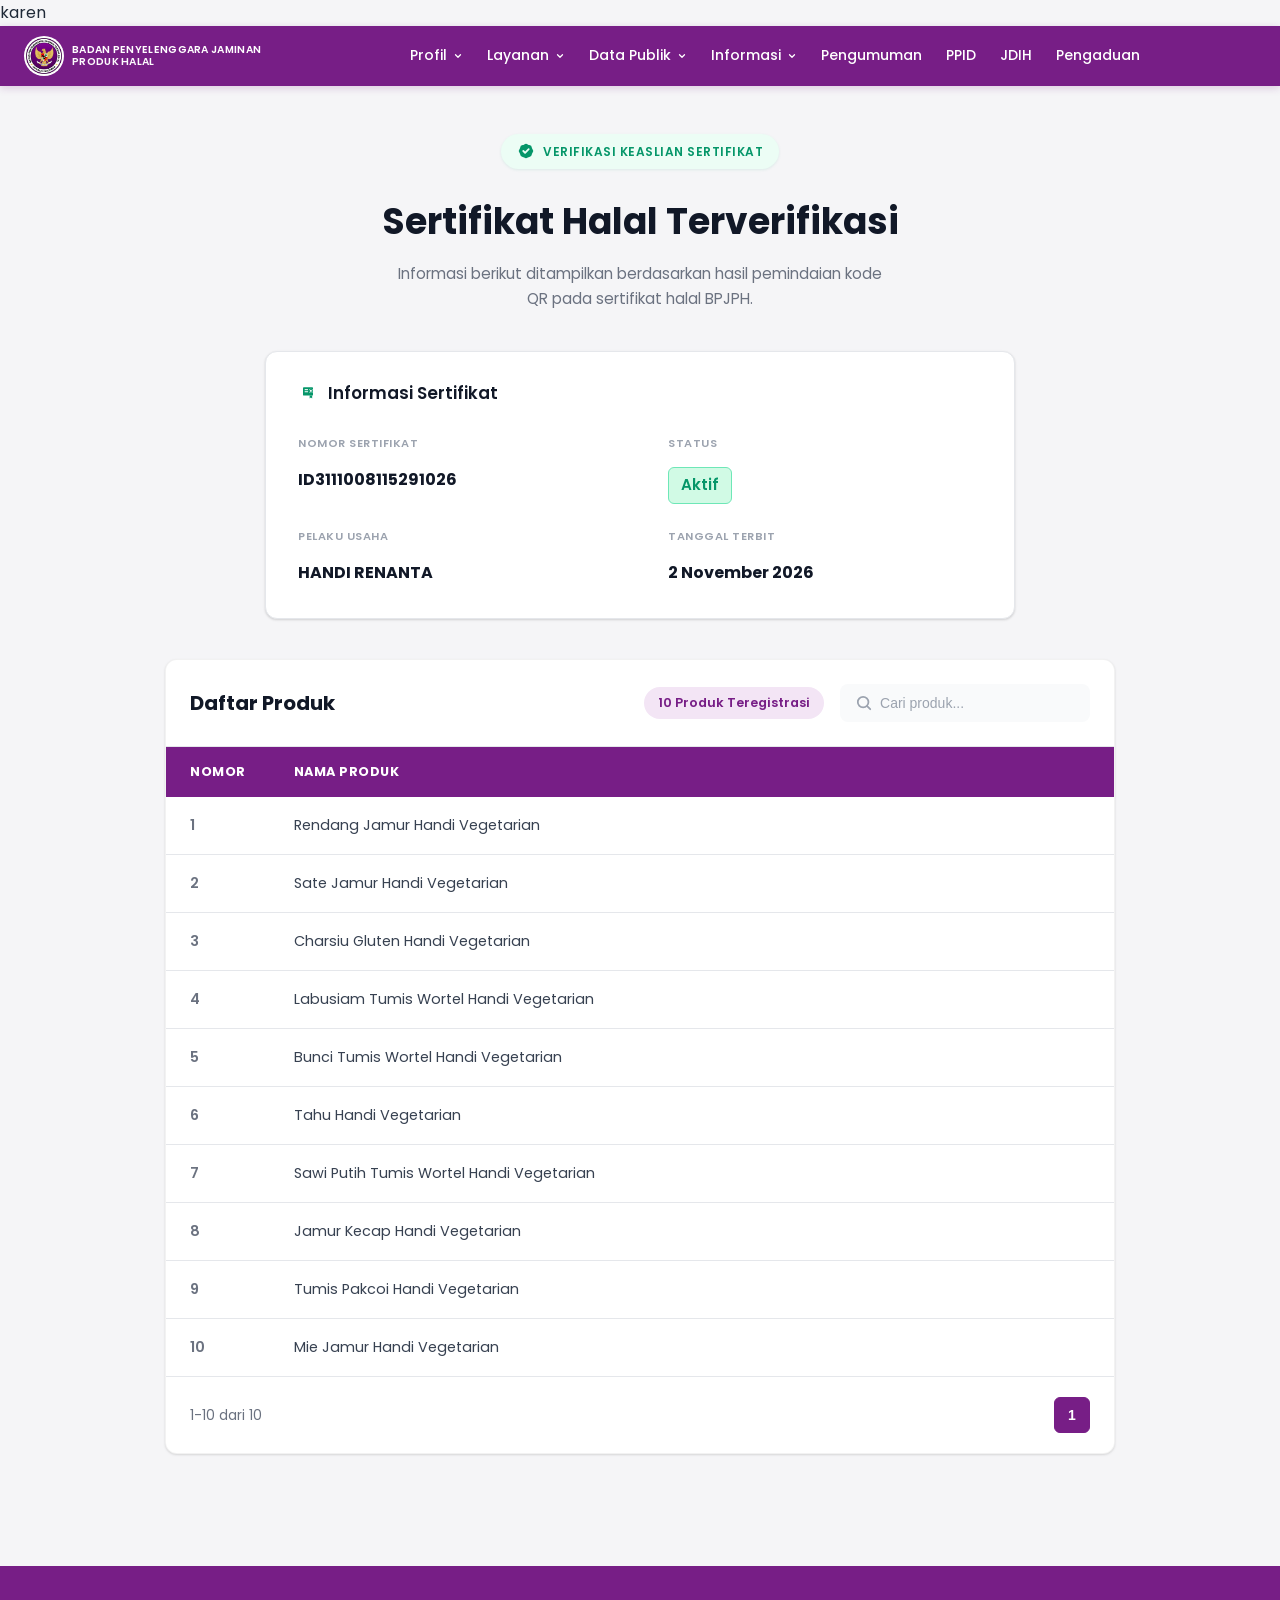
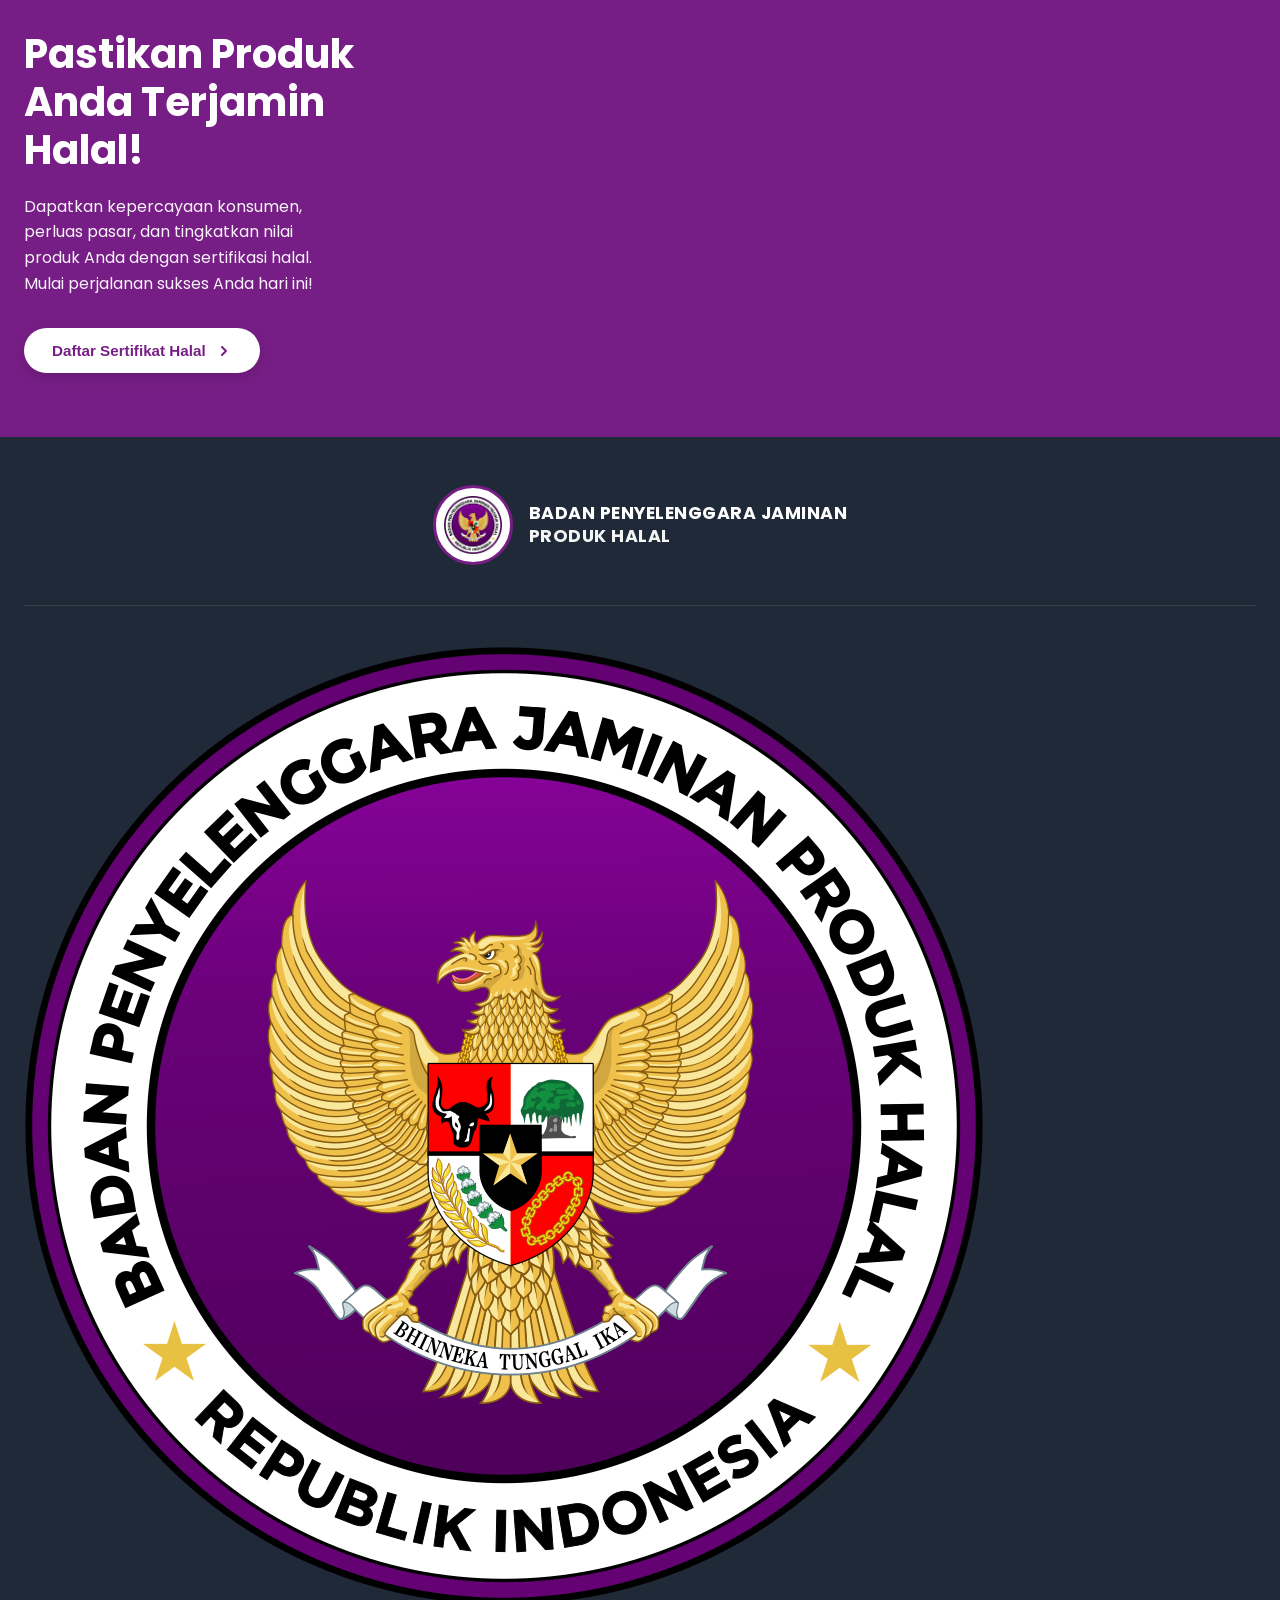
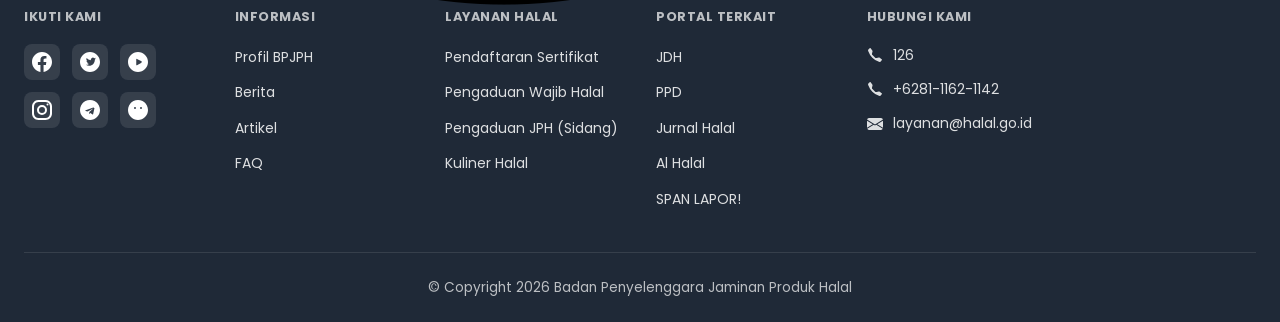
==== commit fded5a55: "gas" ====
--- a/sertifikat.html
+++ b/sertifikat.html
@@ -217,7 +217,7 @@
                 </div>
             </div>
 
-            <!-- Footer Links -->
+            <img src="images/logo-bpjph-real.png" alt="Logo BPJPH">
             <div class="footer-links">
                 <div class="footer-column">
                     <h4>IKUTI KAMI</h4>
